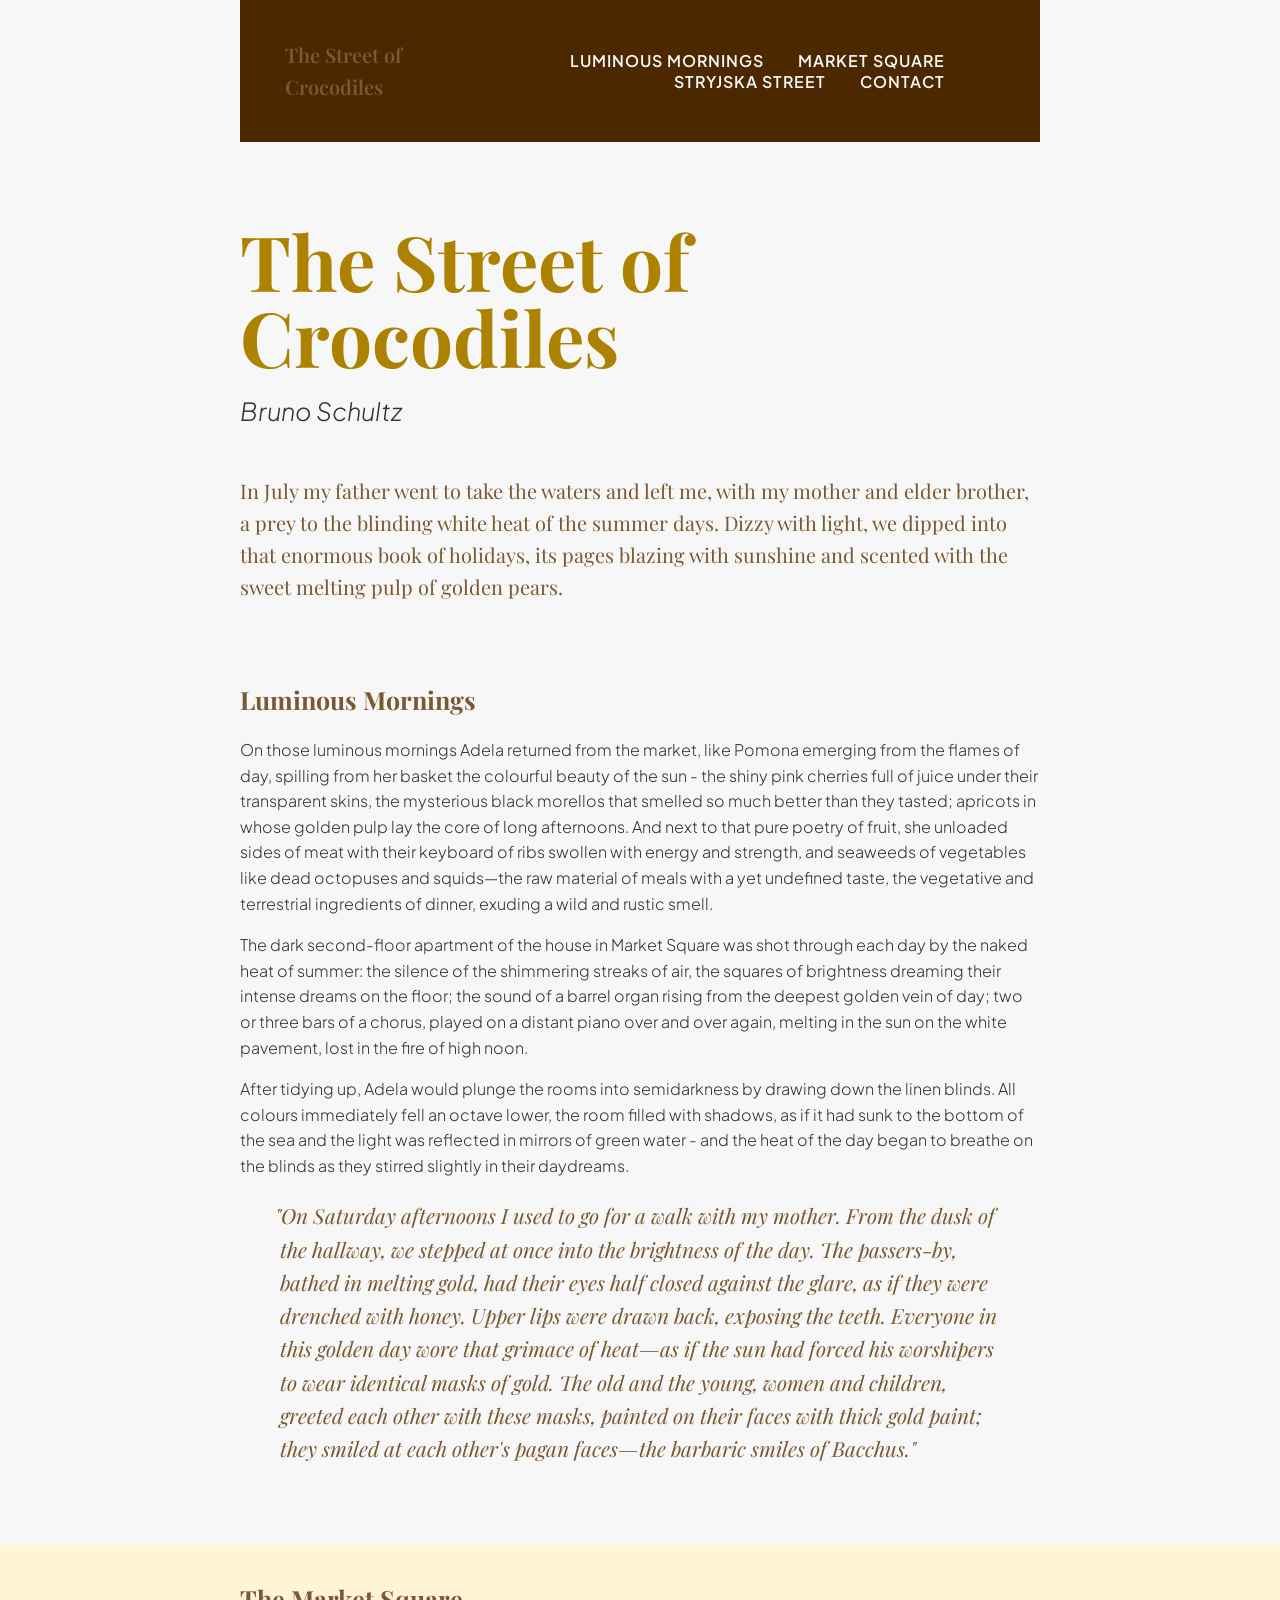
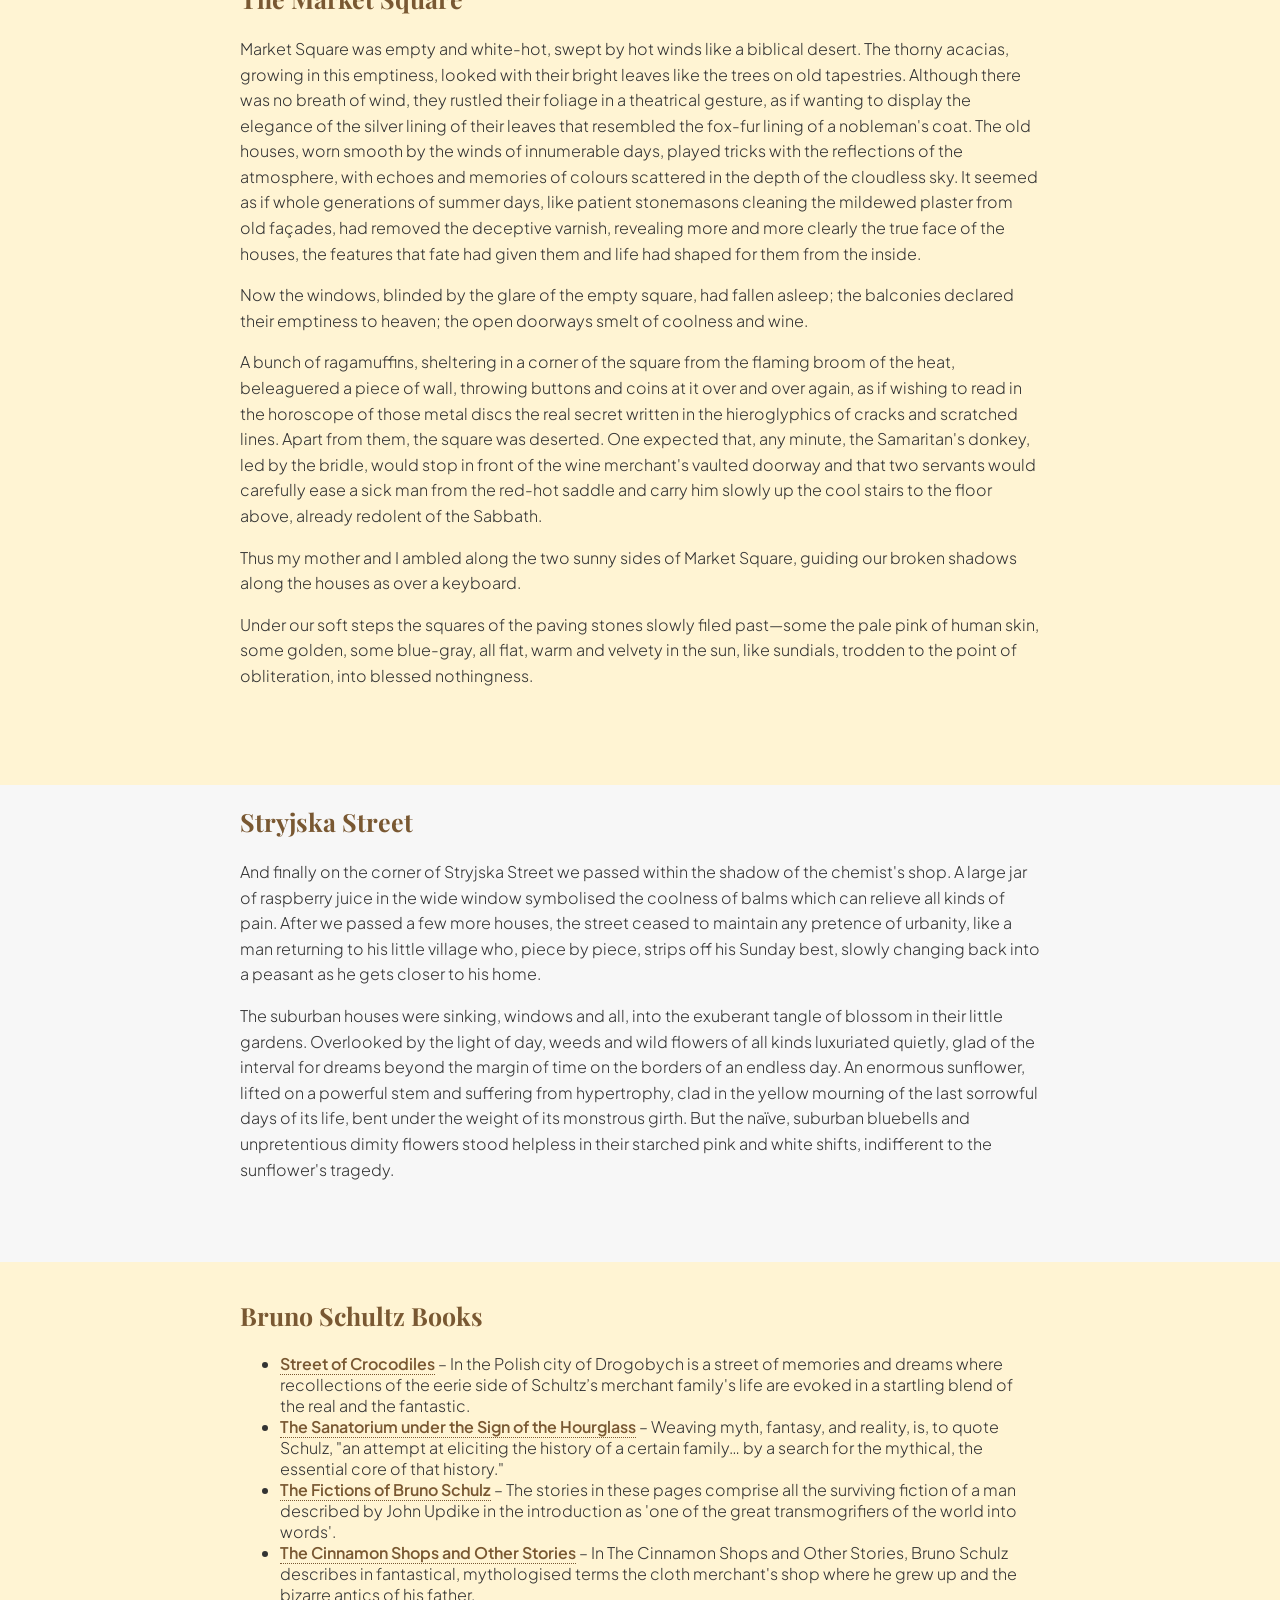
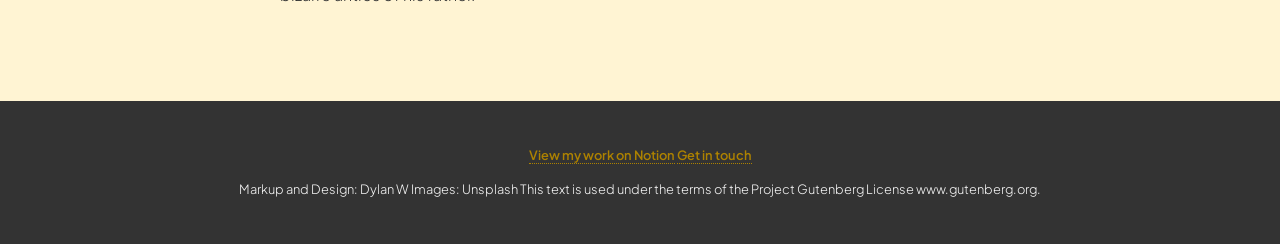
==== index_three.html @ aa5c6fe4 "added navigation, lists and  footer" ====
<!DOCTYPE html>
<html lang="en">
<head>
<meta charset="UTF-8">
  <header>
    <title>The Street of Crocodiles</title>

    <!-- CSS File Links -->
     <link href="css/reset.css" type="text/css" rel="stylesheet"/>
     <link href="css/style.css" type="text/css" rel="stylesheet"/>

    <!-- Google Font Links -->
    <link rel="preconnect" href="https://fonts.googleapis.com">
    <link rel="preconnect" href="https://fonts.gstatic.com" crossorigin>
    <link href="https://fonts.googleapis.com/css2?family=Playfair+Display:ital,wght@0,400..900;1,400..900&family=Plus+Jakarta+Sans:ital,wght@0,200..800;1,200..800&display=swap" rel="stylesheet">
</head>
<body>
  <div class="responsivenav">
    <div id="logo">
      <p>The Street of Crocodiles</p>
    </div>
  <nav>
    <ul>
      <li><a href="#mornings">Luminous Mornings</a></li>
      <li><a href="#market">Market Square</a></li>
      <li><a href="#street">Stryjska Street</a></li>
      <li><a href="#contact">Contact</a></li>
    </ul>
  </nav>
  </div>

<h1>The Street of Crocodiles</h1>

<h2>Bruno Schultz</h2>

<p>In July my father went to take the waters and left me, with my mother and elder brother, a
prey to the blinding white heat of the summer days. Dizzy with light, we dipped into that
enormous book of holidays, its pages blazing with sunshine and scented with the sweet
melting pulp of golden pears.</p>
</header>

<section>
<h2 id="mornings">Luminous Mornings</h2>

<p>On those luminous mornings Adela returned from the market, like Pomona emerging from
the flames of day, spilling from her basket the colourful beauty of the sun - the shiny pink
cherries full of juice under their transparent skins, the mysterious black morellos that
smelled so much better than they tasted; apricots in whose golden pulp lay the core of long
afternoons. And next to that pure poetry of fruit, she unloaded sides of meat with their
keyboard of ribs swollen with energy and strength, and seaweeds of vegetables like dead
octopuses and squids—the raw material of meals with a yet undefined taste, the vegetative
and terrestrial ingredients of dinner, exuding a wild and rustic smell.</p>

<p>The dark second-floor apartment of the house in Market Square was shot through each day
by the naked heat of summer: the silence of the shimmering streaks of air, the squares of
brightness dreaming their intense dreams on the floor; the sound of a barrel organ rising
from the deepest golden vein of day; two or three bars of a chorus, played on a distant piano
over and over again, melting in the sun on the white pavement, lost in the fire of high noon.</p>

<p>After tidying up, Adela would plunge the rooms into semidarkness by drawing down the
linen blinds. All colours immediately fell an octave lower, the room filled with shadows, as if
it had sunk to the bottom of the sea and the light was reflected in mirrors of green water -
and the heat of the day began to breathe on the blinds as they stirred slightly in their
daydreams.</p>

<blockquote>
  <p>"On Saturday afternoons I used to go for a walk with my mother. From the dusk of the
hallway, we stepped at once into the brightness of the day. The passers-by, bathed in melting
gold, had their eyes half closed against the glare, as if they were drenched with honey.
Upper lips were drawn back, exposing the teeth. Everyone in this golden day wore that
grimace of heat—as if the sun had forced his worshipers to wear identical masks of gold. The
old and the young, women and children, greeted each other with these masks, painted on
their faces with thick gold paint; they smiled at each other's pagan faces—the barbaric
smiles of Bacchus."</p>
</blockquote>
</section>

<div class="light">
<section>
<h2 id="market">The Market Square</h2>

<p>Market Square was empty and white-hot, swept by hot winds like a biblical desert. The
thorny acacias, growing in this emptiness, looked with their bright leaves like the trees on
old tapestries. Although there was no breath of wind, they rustled their foliage in a
theatrical gesture, as if wanting to display the elegance of the silver lining of their leaves that
resembled the fox-fur lining of a nobleman's coat. The old houses, worn smooth by the
winds of innumerable days, played tricks with the reflections of the atmosphere, with
echoes and memories of colours scattered in the depth of the cloudless sky. It seemed as if
whole generations of summer days, like patient stonemasons cleaning the mildewed plaster
from old façades, had removed the deceptive varnish, revealing more and more clearly the
true face of the houses, the features that fate had given them and life had shaped for them
from the inside.</p>

<p>Now the windows, blinded by the glare of the empty square, had fallen asleep; the balconies
declared their emptiness to heaven; the open doorways smelt of coolness and wine.</p>

<p>A bunch of ragamuffins, sheltering in a corner of the square from the flaming broom of the
heat, beleaguered a piece of wall, throwing buttons and coins at it over and over again, as if
wishing to read in the horoscope of those metal discs the real secret written in the
hieroglyphics of cracks and scratched lines. Apart from them, the square was deserted. One
expected that, any minute, the Samaritan's donkey, led by the bridle, would stop in front of
the wine merchant's vaulted doorway and that two servants would carefully ease a sick man
from the red-hot saddle and carry him slowly up the cool stairs to the floor above, already
redolent of the Sabbath.</p>

<p>Thus my mother and I ambled along the two sunny sides of Market Square, guiding our
broken shadows along the houses as over a keyboard.</p>

<p>Under our soft steps the squares of the paving stones slowly filed past—some the pale pink
of human skin, some golden, some blue-gray, all flat, warm and velvety in the sun, like
sundials, trodden to the point of obliteration, into blessed nothingness.</p>
</section>
</div>

<section>
<h2 id="street">Stryjska Street</h2>

<p>And finally on the corner of Stryjska Street we passed within the shadow of the chemist's
shop. A large jar of raspberry juice in the wide window symbolised the coolness of balms
which can relieve all kinds of pain. After we passed a few more houses, the street ceased to
maintain any pretence of urbanity, like a man returning to his little village who, piece by
piece, strips off his Sunday best, slowly changing back into a peasant as he gets closer to his
home.</p>

<p>The suburban houses were sinking, windows and all, into the exuberant tangle of blossom in
their little gardens. Overlooked by the light of day, weeds and wild flowers of all kinds
luxuriated quietly, glad of the interval for dreams beyond the margin of time on the borders
of an endless day. An enormous sunflower, lifted on a powerful stem and suffering from
hypertrophy, clad in the yellow mourning of the last sorrowful days of its life, bent under the
weight of its monstrous girth. But the naïve, suburban bluebells and unpretentious dimity
flowers stood helpless in their starched pink and white shifts, indifferent to the sunflower's
tragedy.</p>
</section>

<div class="light">
<section>
<h2>Bruno Schultz Books</h2>
<ul>
<li><a href="https://www.goodreads.com/book/show/244261.The_Street_of_Crocodiles" target="_blank">Street of Crocodiles</a> – In the Polish city of Drogobych is a street of memories and dreams where recollections of the eerie side of Schultz’s merchant family's life are evoked in a startling blend of the real and the fantastic.</li>
<li><a href="https://www.goodreads.com/book/show/359559.Sanatorium_Under_the_Sign_of_the_Hourglass" target="_blank">The Sanatorium under the Sign of the Hourglass</a> – Weaving myth, fantasy, and reality, is, to quote Schulz, "an attempt at eliciting the history of a certain family… by a search for the mythical, the essential core of that history."</li>
<li><a href="https://www.goodreads.com/book/show/244262.The_Fictions_of_Bruno_Schulz" target="_blank">The Fictions of Bruno Schulz</a> – The stories in these pages comprise all the surviving fiction of a man described by John Updike in the introduction as 'one of the great transmogrifiers of the world into words'.</li>
<li><a href="https://www.goodreads.com/book/show/29142989-the-cinnamon-shops-and-other-stories" target="_blank">The Cinnamon Shops and Other Stories</a> – In The Cinnamon Shops and Other Stories, Bruno Schulz describes in fantastical, mythologised terms the cloth merchant's shop where he grew up and the bizarre antics of his father.</li>
</ul>
</section>
</div>

<footer id="contact">
<p><a href="https://dylanuxd.notion.site/dylans-space" target="_blank" title="Take a look at my work">View my work on Notion</a>
<a href="mailto:wheeler-d@ulster.ac.uk" title="Feel free to drop me an email">Get in touch</a></p>

<p>Markup and Design: Dylan W Images: Unsplash This text is used under the terms of the Project Gutenberg License www.gutenberg.org.</p>
</footer>
</body>
</html>
---- css/style.css ----
body {
    background: #f7f7f7;
    color: #333333;
    font-family: "Plus Jakarta Sans", sans-serif;
    font-weight: 300;
}

section, header {
    width: 80%;
    max-width: 800px;
    margin: auto;
}

section, header {
    margin-bottom: 5rem;
}

header h1, h2, blockquote {
    font-family: "Playfair Display", serif;
    color: #795832;
}

header h1 {
    font-size: 4.768rem;
    line-height: 1;
    color: #AD8200;
    margin: 5rem 0 1rem 0;
}

h2 {
    font-size: 1.562rem;
}

header h2 {
    font-family: "Plus Jakarta Sans", sans-serif;
    font-weight: 300;
    color: #333333;
    font-style: oblique;
    margin-bottom: 3rem;
}

p {
    line-height: 1.6;
}

header p {
    font-size: 1.250rem;
    font-family: "Playfair Display", serif;
    color: #795832;
}

blockquote {
    font-style: italic;
    font-size: 1.3rem;
    hanging-punctuation: first;
    text-indent: -0.3rem;
}

/*-- Styling Links --*/
a {
    color: #795832;
    text-decoration: none;
    border-bottom: 1.25px dotted;
    font-weight: 600;
}

a:hover {
    color: #AD8200;
}

/*-- Navigation --*/
.responsivenav {
    background: #4b2800;
    padding: 10px;
    display: flex;
    justify-content: space-between;
    align-items: center;
}

#logo {
    font-size: 2rem;
    color: #f7f7f7;
    font-family: "Playfair Display", serif;
    font-weight: 600;
    padding-left: 35px;
}

nav {
    display: flex;
    padding: 1.5rem 0;
}

nav ul {
    text-align: right;
    text-transform: uppercase;
    letter-spacing: 1px;
    list-style-type: none;
    padding-right: 70px;
}

nav ul li {
    display: inline;
    margin: 5px;
}

nav a {
    border-bottom: none;
    color: #f7f7f7;
    padding: 10px;
}

nav a:hover {
    color: #AD8200;
    transition: all 0.3s ease-in-out;
}

/*-- Styling the footer --*/

footer {
    background: #333333;
    color: #f7f7f7;
    text-align: center;
    font-size: 0.8rem;
    padding: 2rem 0;
}

footer a {
    color: #AD8200;
}

footer a:hover {
    color: #795832;
}

.light {
    background: #fff4d3;
    padding: 1rem 0;
}
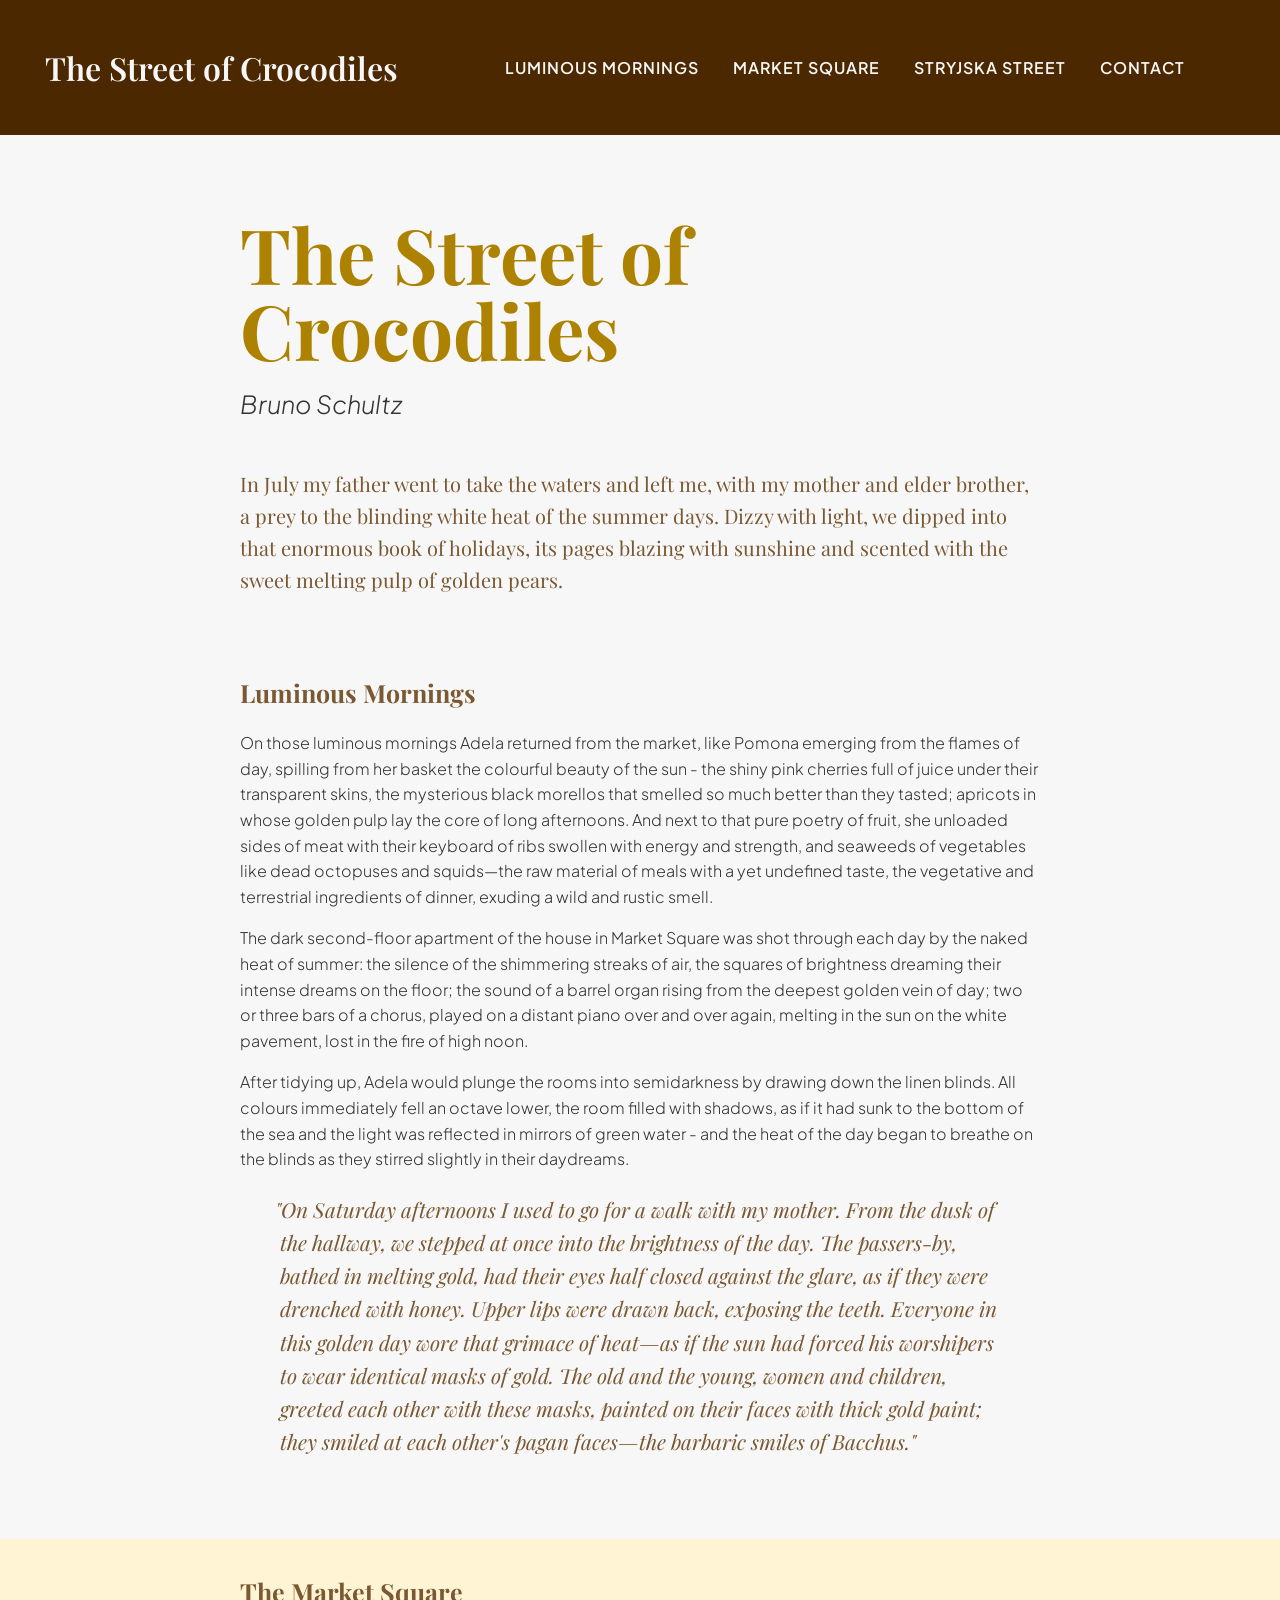
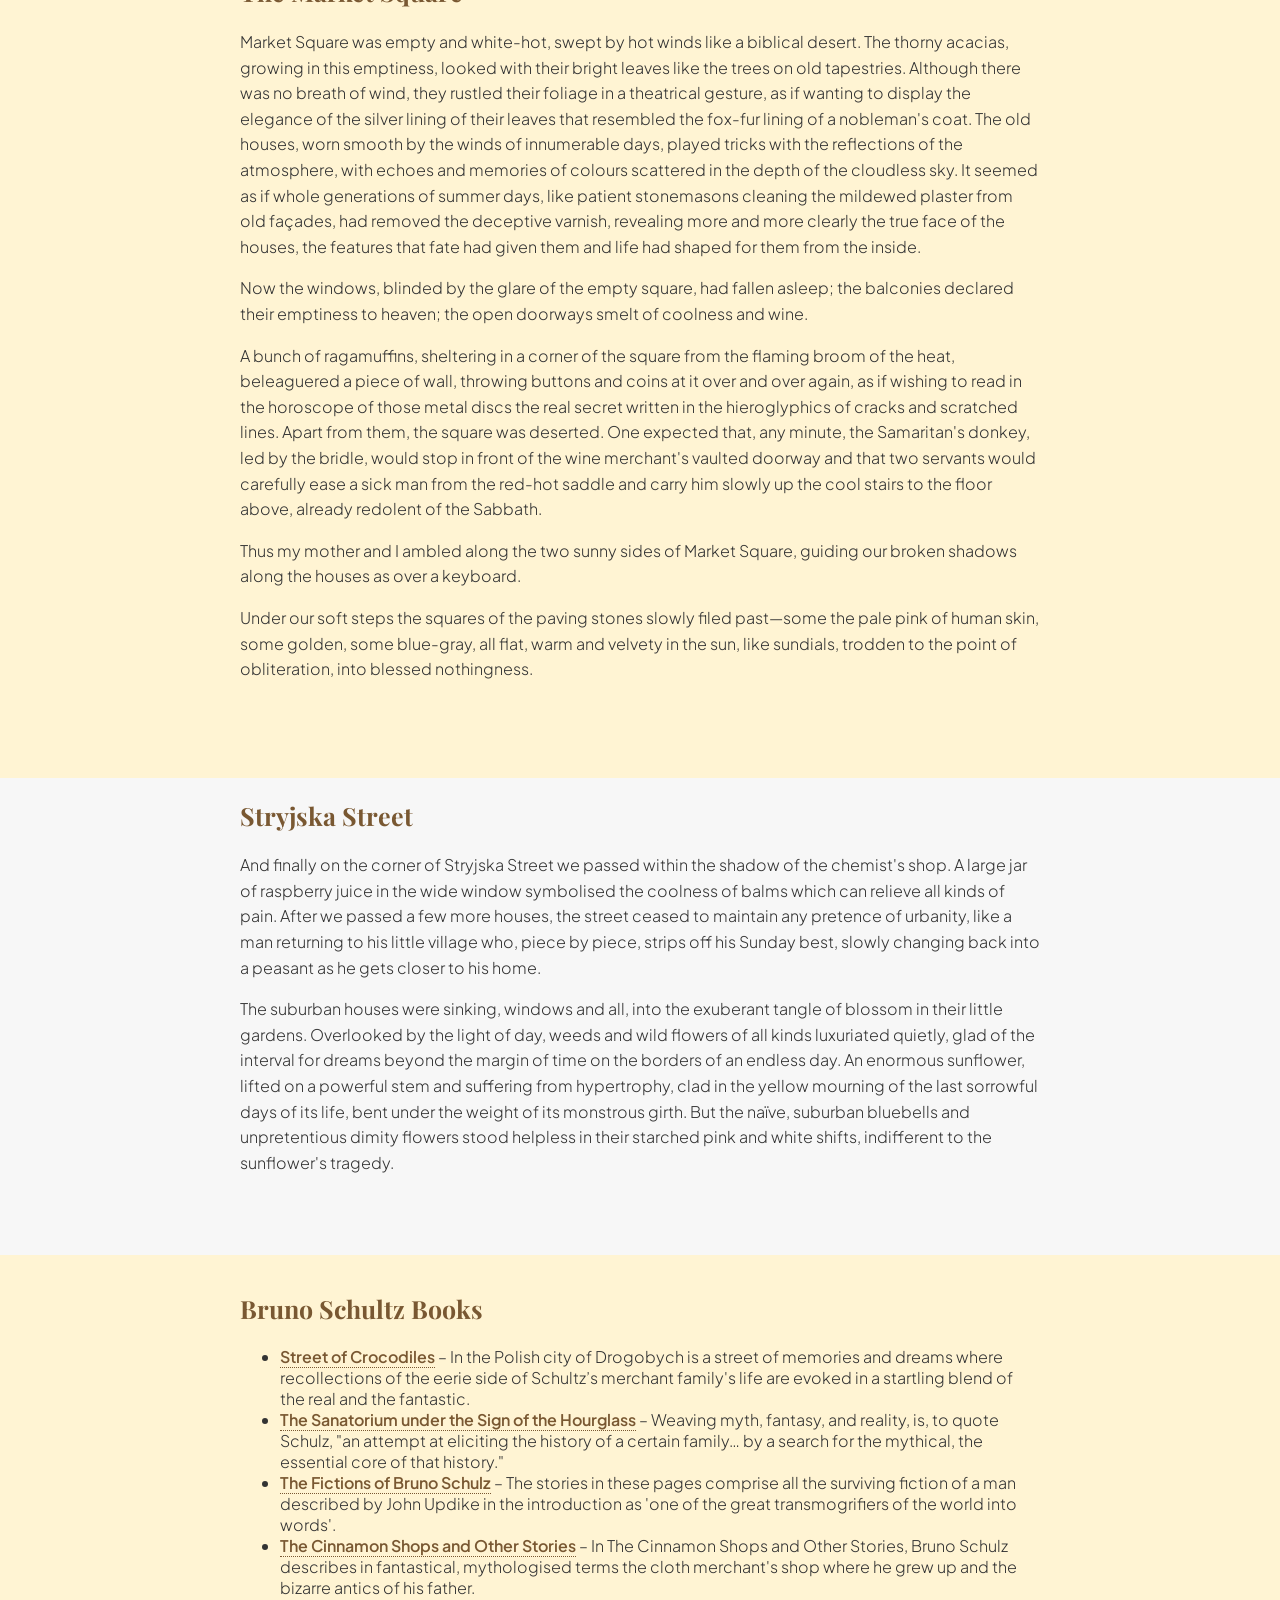
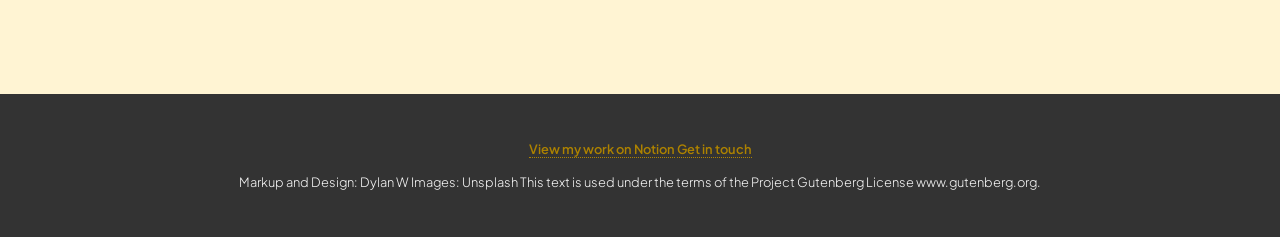
==== commit 43315b58: "Update index_three.html" ====
--- a/index_three.html
+++ b/index_three.html
@@ -2,7 +2,6 @@
 <html lang="en">
 <head>
 <meta charset="UTF-8">
-  <header>
     <title>The Street of Crocodiles</title>
 
     <!-- CSS File Links -->
@@ -15,9 +14,9 @@
     <link href="https://fonts.googleapis.com/css2?family=Playfair+Display:ital,wght@0,400..900;1,400..900&family=Plus+Jakarta+Sans:ital,wght@0,200..800;1,200..800&display=swap" rel="stylesheet">
 </head>
 <body>
-  <div class="responsivenav">
+ <div class="responsivenav" >
     <div id="logo">
-      <p>The Street of Crocodiles</p>
+        <p>The Street of Crocodiles</p>
     </div>
   <nav>
     <ul>
@@ -28,7 +27,7 @@
     </ul>
   </nav>
   </div>
-
+<header>
 <h1>The Street of Crocodiles</h1>
 
 <h2>Bruno Schultz</h2>
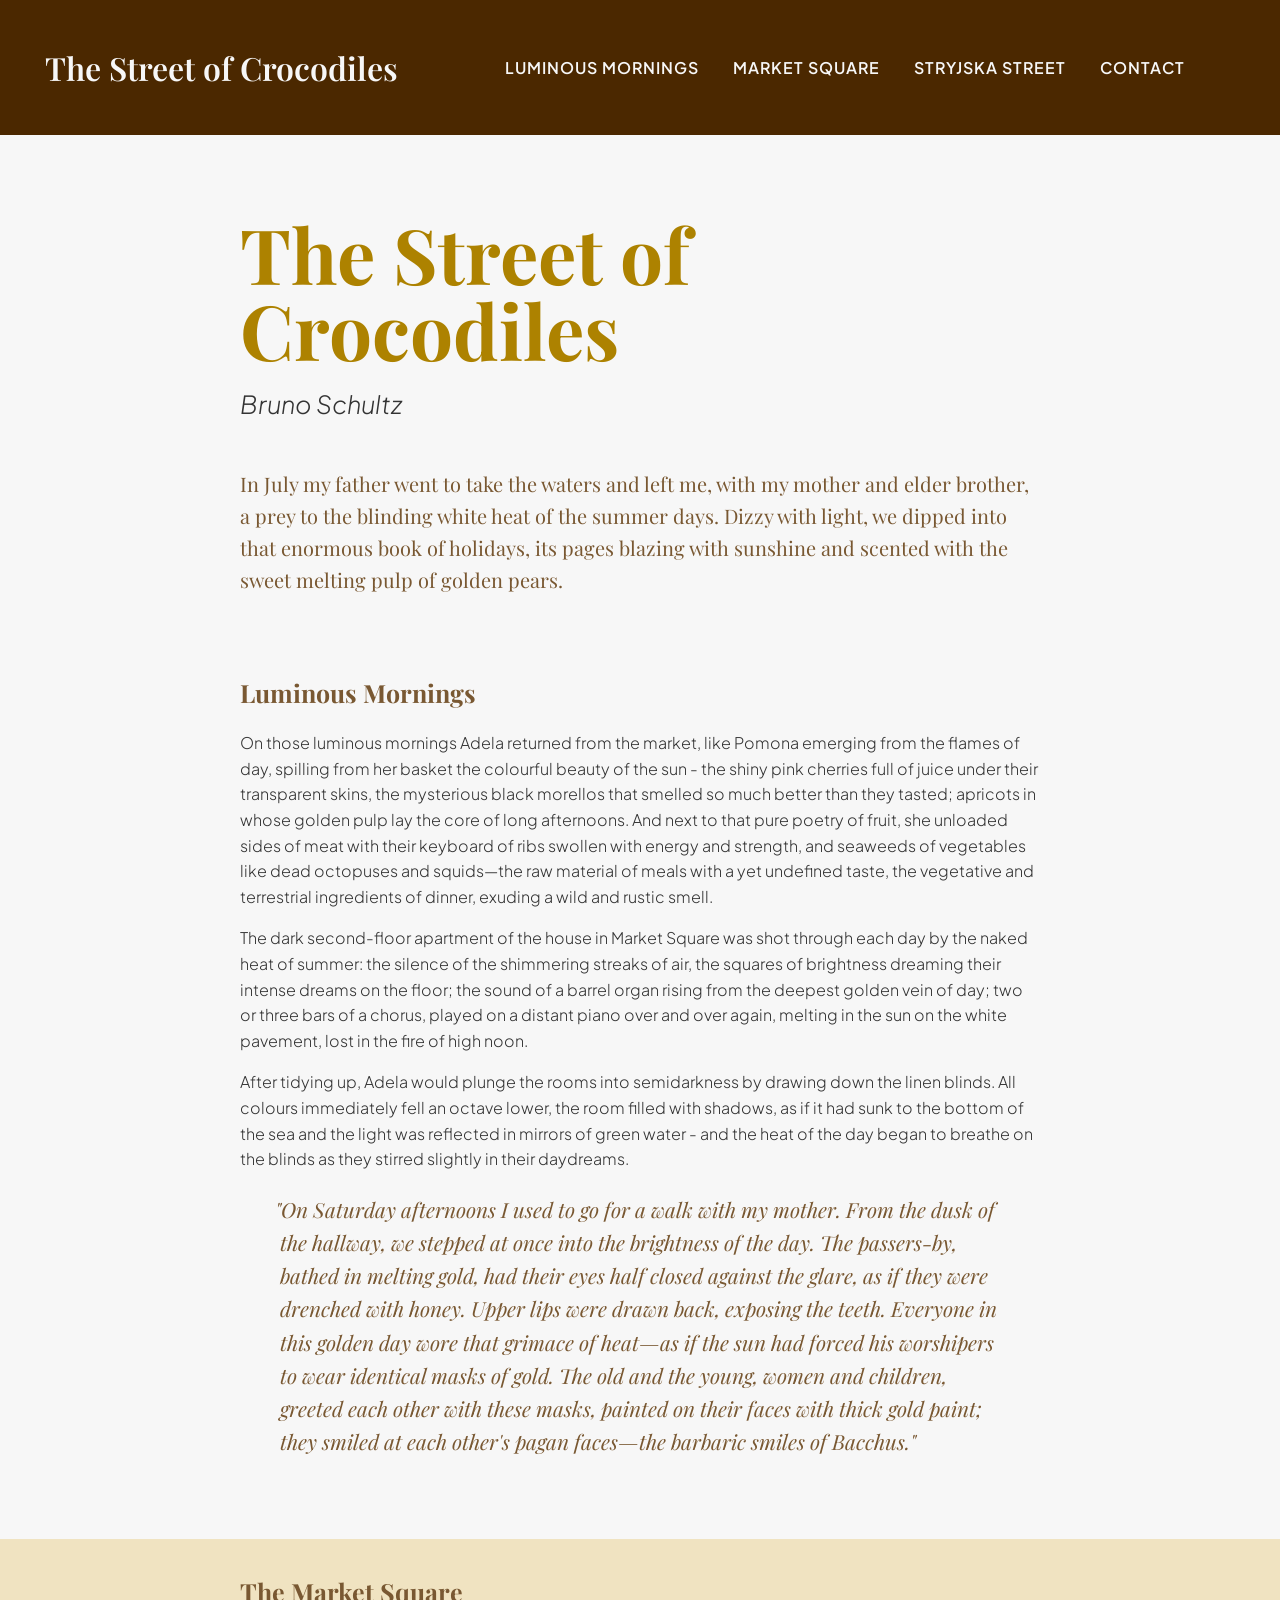
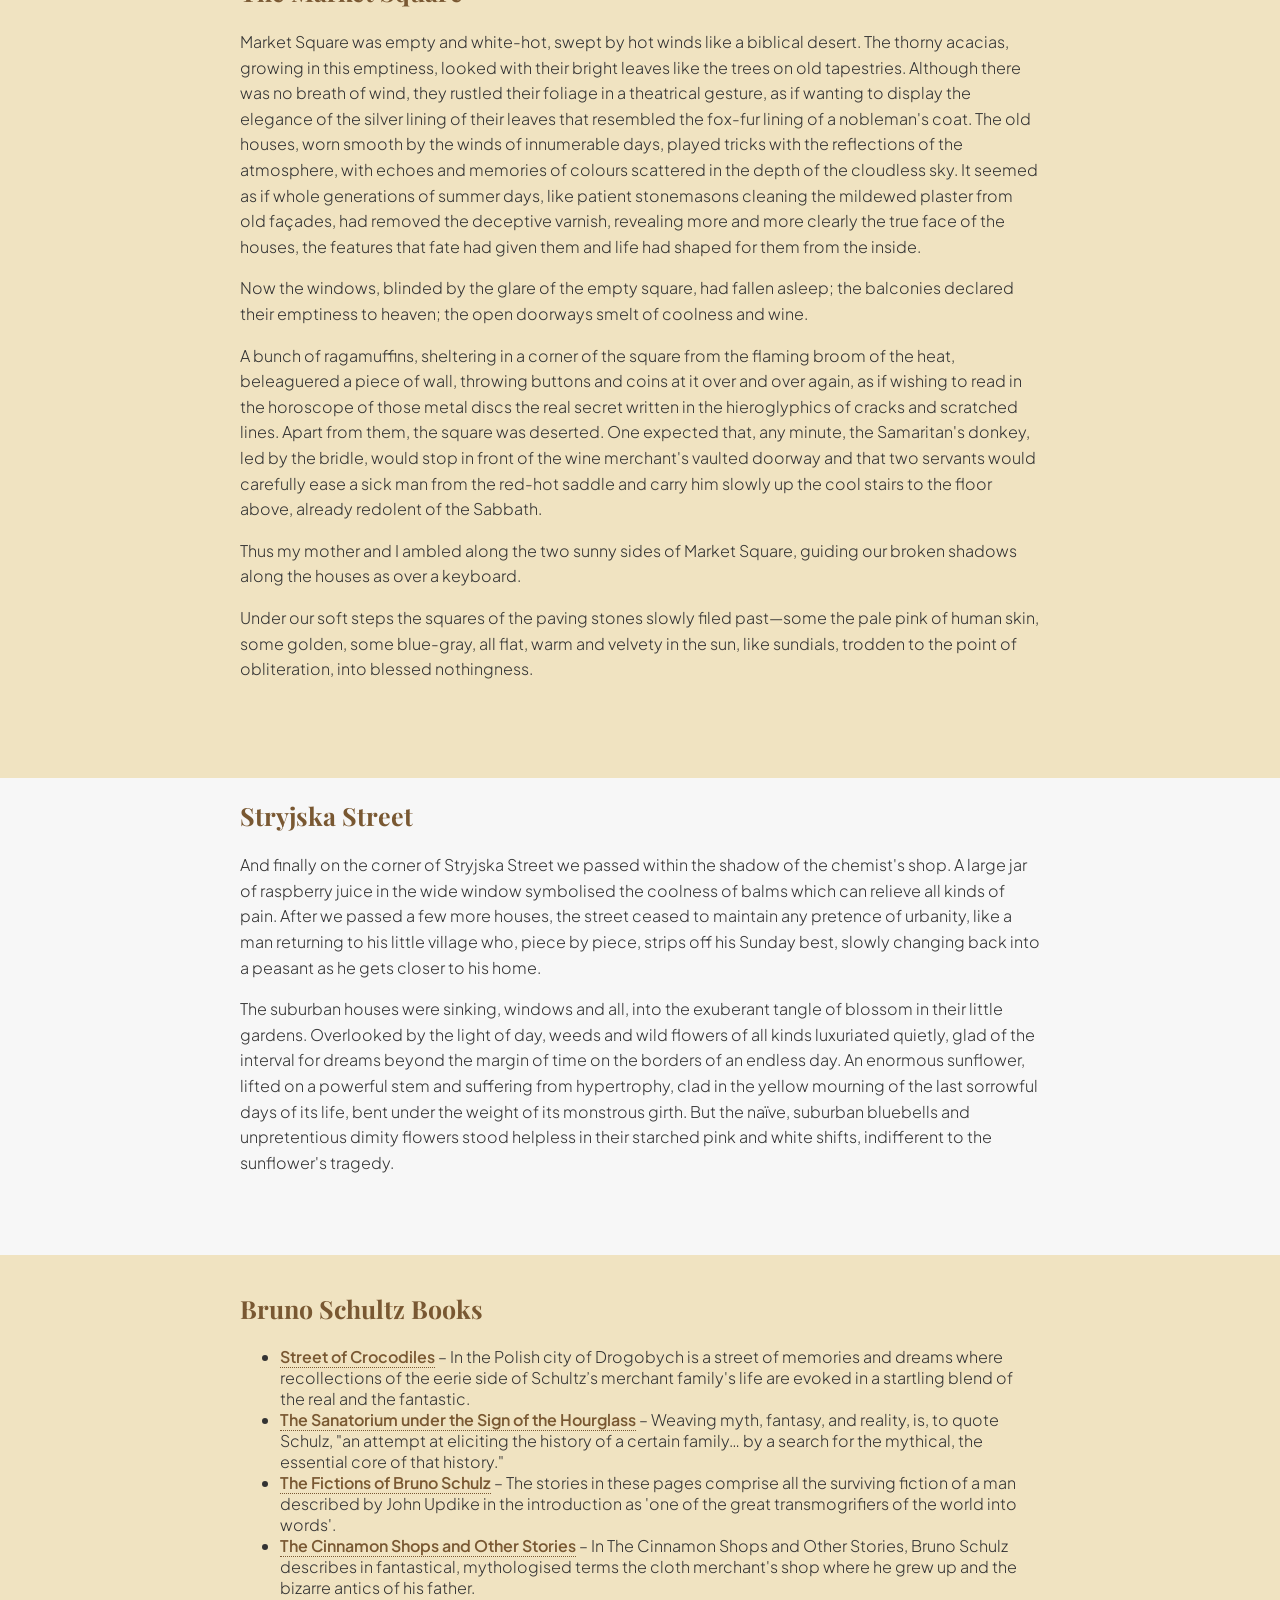
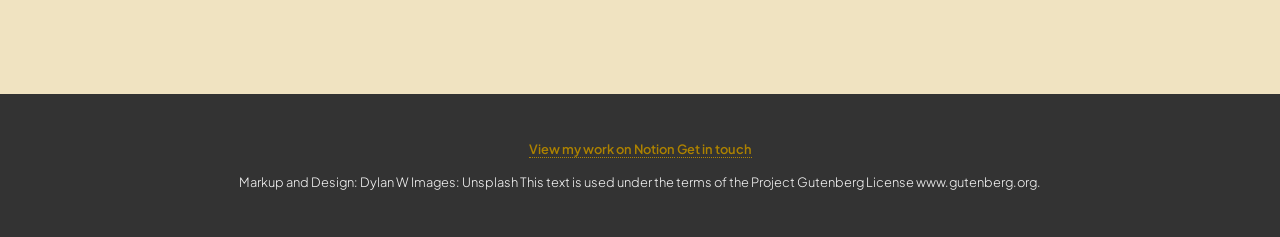
==== commit 4d0bdc51: "css" ====
--- a/index_three.html
+++ b/index_three.html
@@ -6,7 +6,7 @@
 
     <!-- CSS File Links -->
      <link href="css/reset.css" type="text/css" rel="stylesheet"/>
-     <link href="css/style.css" type="text/css" rel="stylesheet"/>
+     <link href="css/style2.css" type="text/css" rel="stylesheet"/>
 
     <!-- Google Font Links -->
     <link rel="preconnect" href="https://fonts.googleapis.com">
--- a/css/style2.css
+++ b/css/style2.css
@@ -0,0 +1,138 @@
+body {
+    background: #f7f7f7;
+    color: #333333;
+    font-family: "Plus Jakarta Sans", sans-serif;
+    font-weight: 300;
+}
+
+section, header {
+    width: 80%;
+    max-width: 800px;
+    margin: auto;
+}
+
+section, header {
+    margin-bottom: 5rem;
+}
+
+header h1, h2, blockquote {
+    font-family: "Playfair Display", serif;
+    color: #795832;
+}
+
+header h1 {
+    font-size: 4.768rem;
+    line-height: 1;
+    color: #AD8200;
+    margin: 5rem 0 1rem 0;
+}
+
+h2 {
+    font-size: 1.562rem;
+}
+
+header h2 {
+    font-family: "Plus Jakarta Sans", sans-serif;
+    font-weight: 300;
+    color: #333333;
+    font-style: oblique;
+    margin-bottom: 3rem;
+}
+
+p {
+    line-height: 1.6;
+}
+
+header p {
+    font-size: 1.250rem;
+    font-family: "Playfair Display", serif;
+    color: #795832;
+}
+
+blockquote {
+    font-style: italic;
+    font-size: 1.3rem;
+    hanging-punctuation: first;
+    text-indent: -0.3rem;
+}
+
+/*-- Styling Links --*/
+a {
+    color: #795832;
+    text-decoration: none;
+    border-bottom: 1.25px dotted;
+    font-weight: 600;
+}
+
+a:hover {
+    color: #AD8200;
+}
+
+/*-- Navigation --*/
+.responsivenav {
+    background: #4b2800;
+    padding: 10px;
+    display: flex;
+    justify-content: space-between;
+    align-items: center;
+}
+
+#logo {
+    font-size: 2rem;
+    color: #f7f7f7;
+    font-family: "Playfair Display", serif;
+    font-weight: 600;
+    padding-left: 35px;
+}
+
+nav {
+    display: flex;
+    padding: 1.5rem 0;
+}
+
+nav ul {
+    text-align: right;
+    text-transform: uppercase;
+    letter-spacing: 1px;
+    list-style-type: none;
+    padding-right: 70px;
+}
+
+nav ul li {
+    display: inline;
+    margin: 5px;
+}
+
+nav a {
+    border-bottom: none;
+    color: #f7f7f7;
+    padding: 10px;
+}
+
+nav a:hover {
+    color: #AD8200;
+    transition: all 0.3s ease-in-out;
+}
+
+/*-- Styling the footer --*/
+
+footer {
+    background: #333333;
+    color: #f7f7f7;
+    text-align: center;
+    font-size: 0.8rem;
+    padding: 2rem 0;
+}
+
+footer a {
+    color: #AD8200;
+}
+
+footer a:hover {
+    color: #795832;
+}
+
+.light {
+    background: #f0e3c1;
+    padding: 1rem 0;
+}
